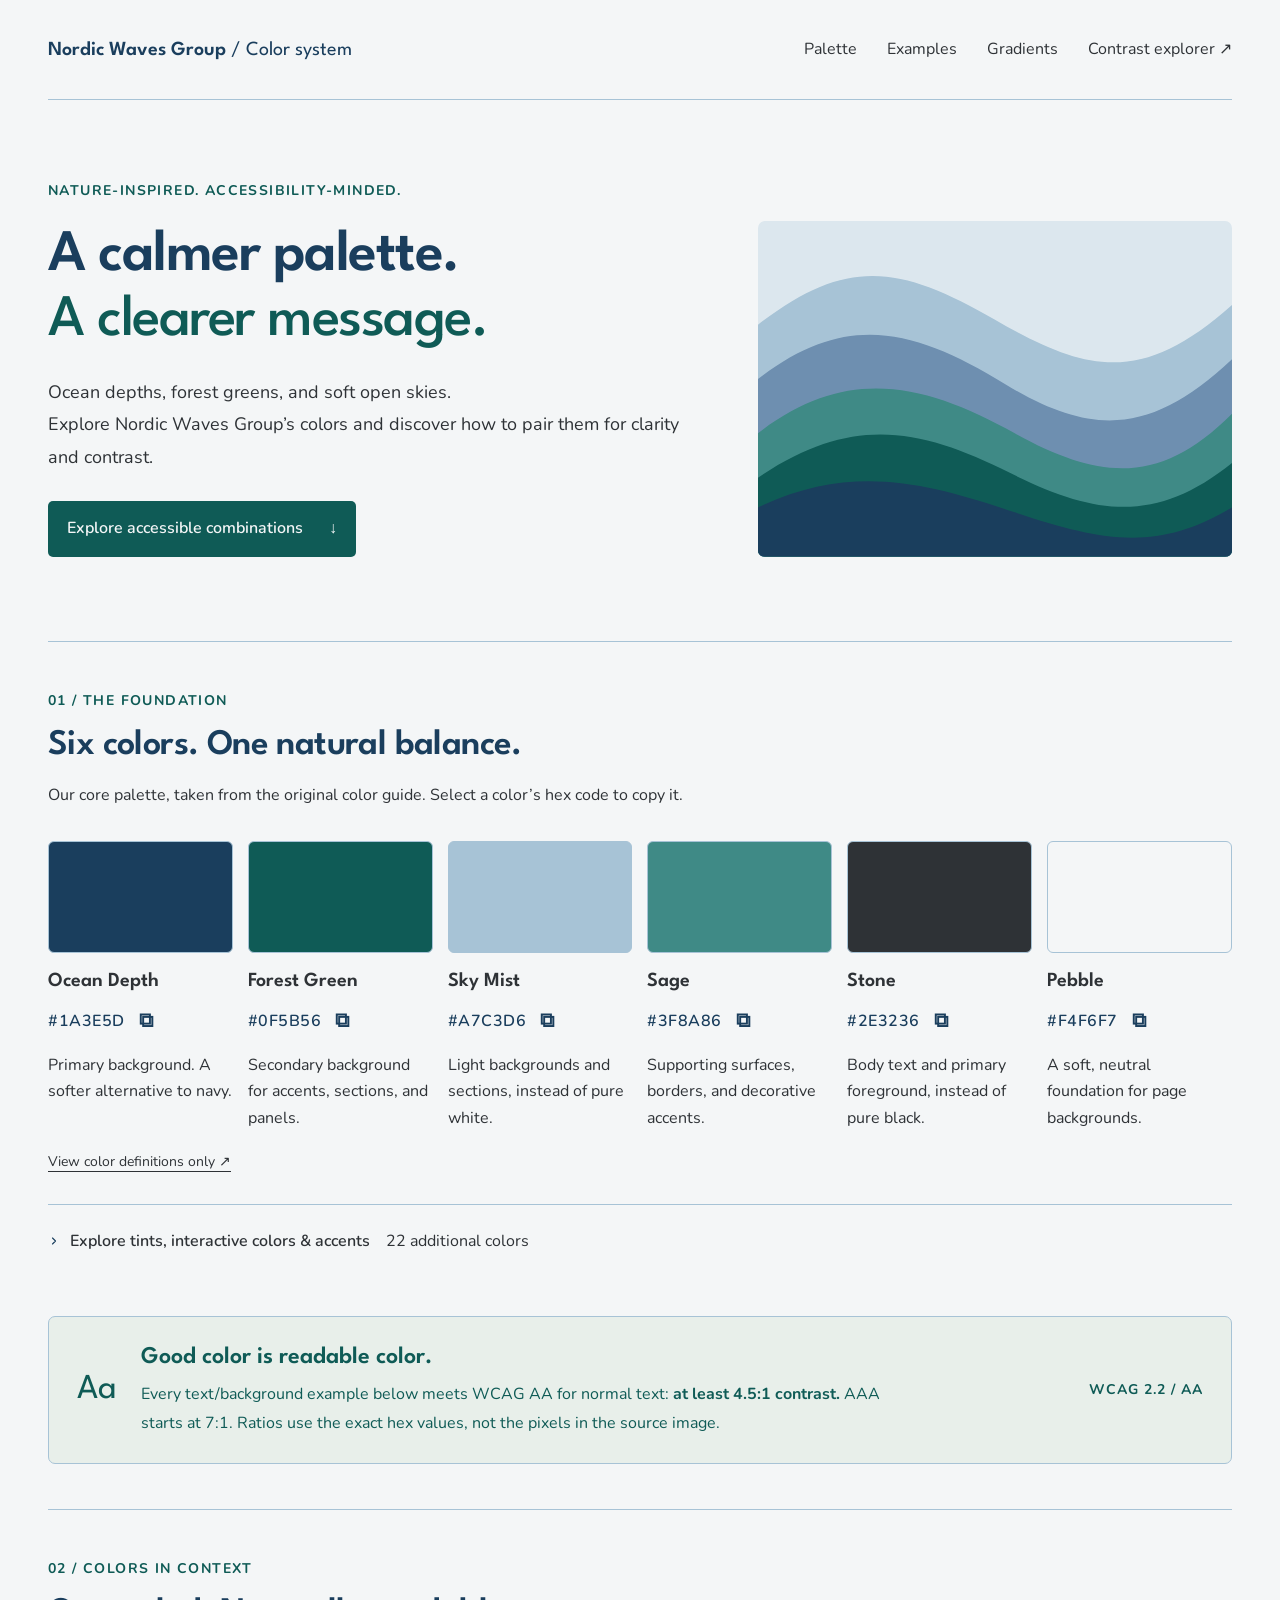
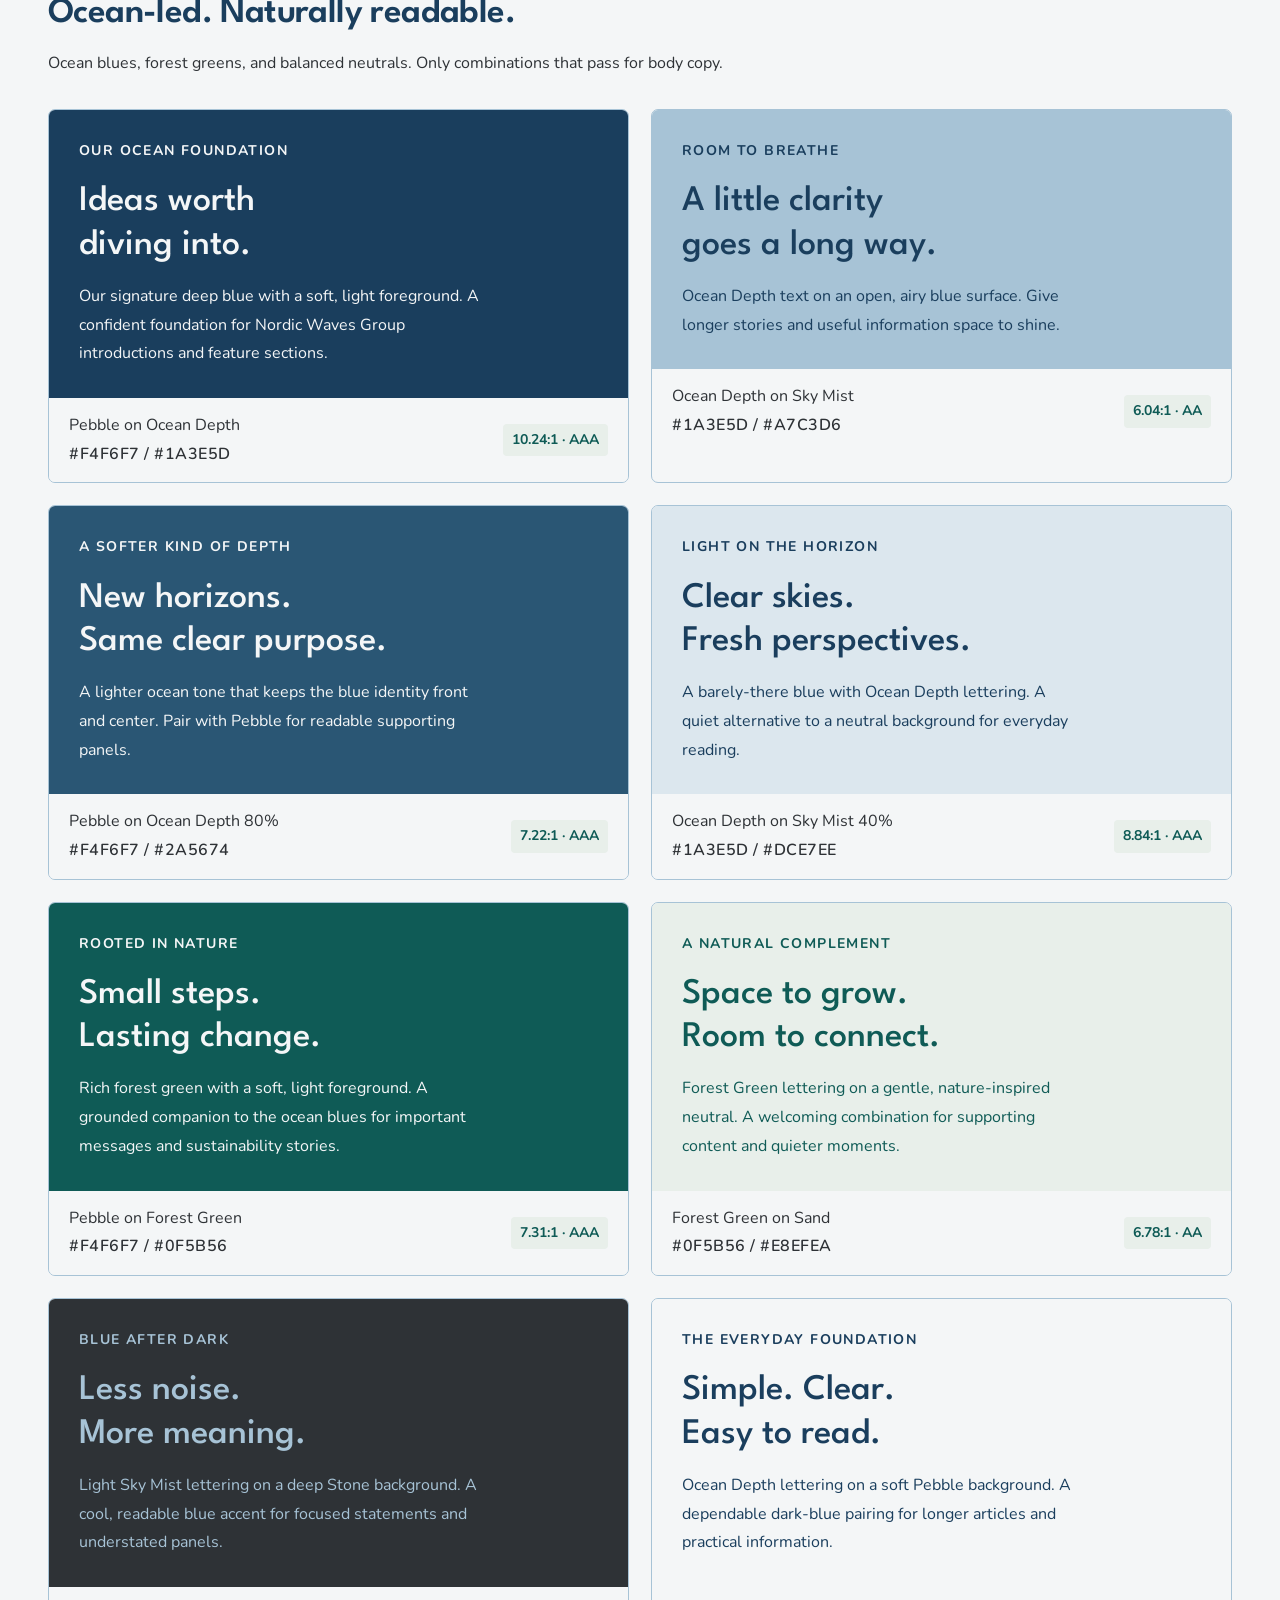
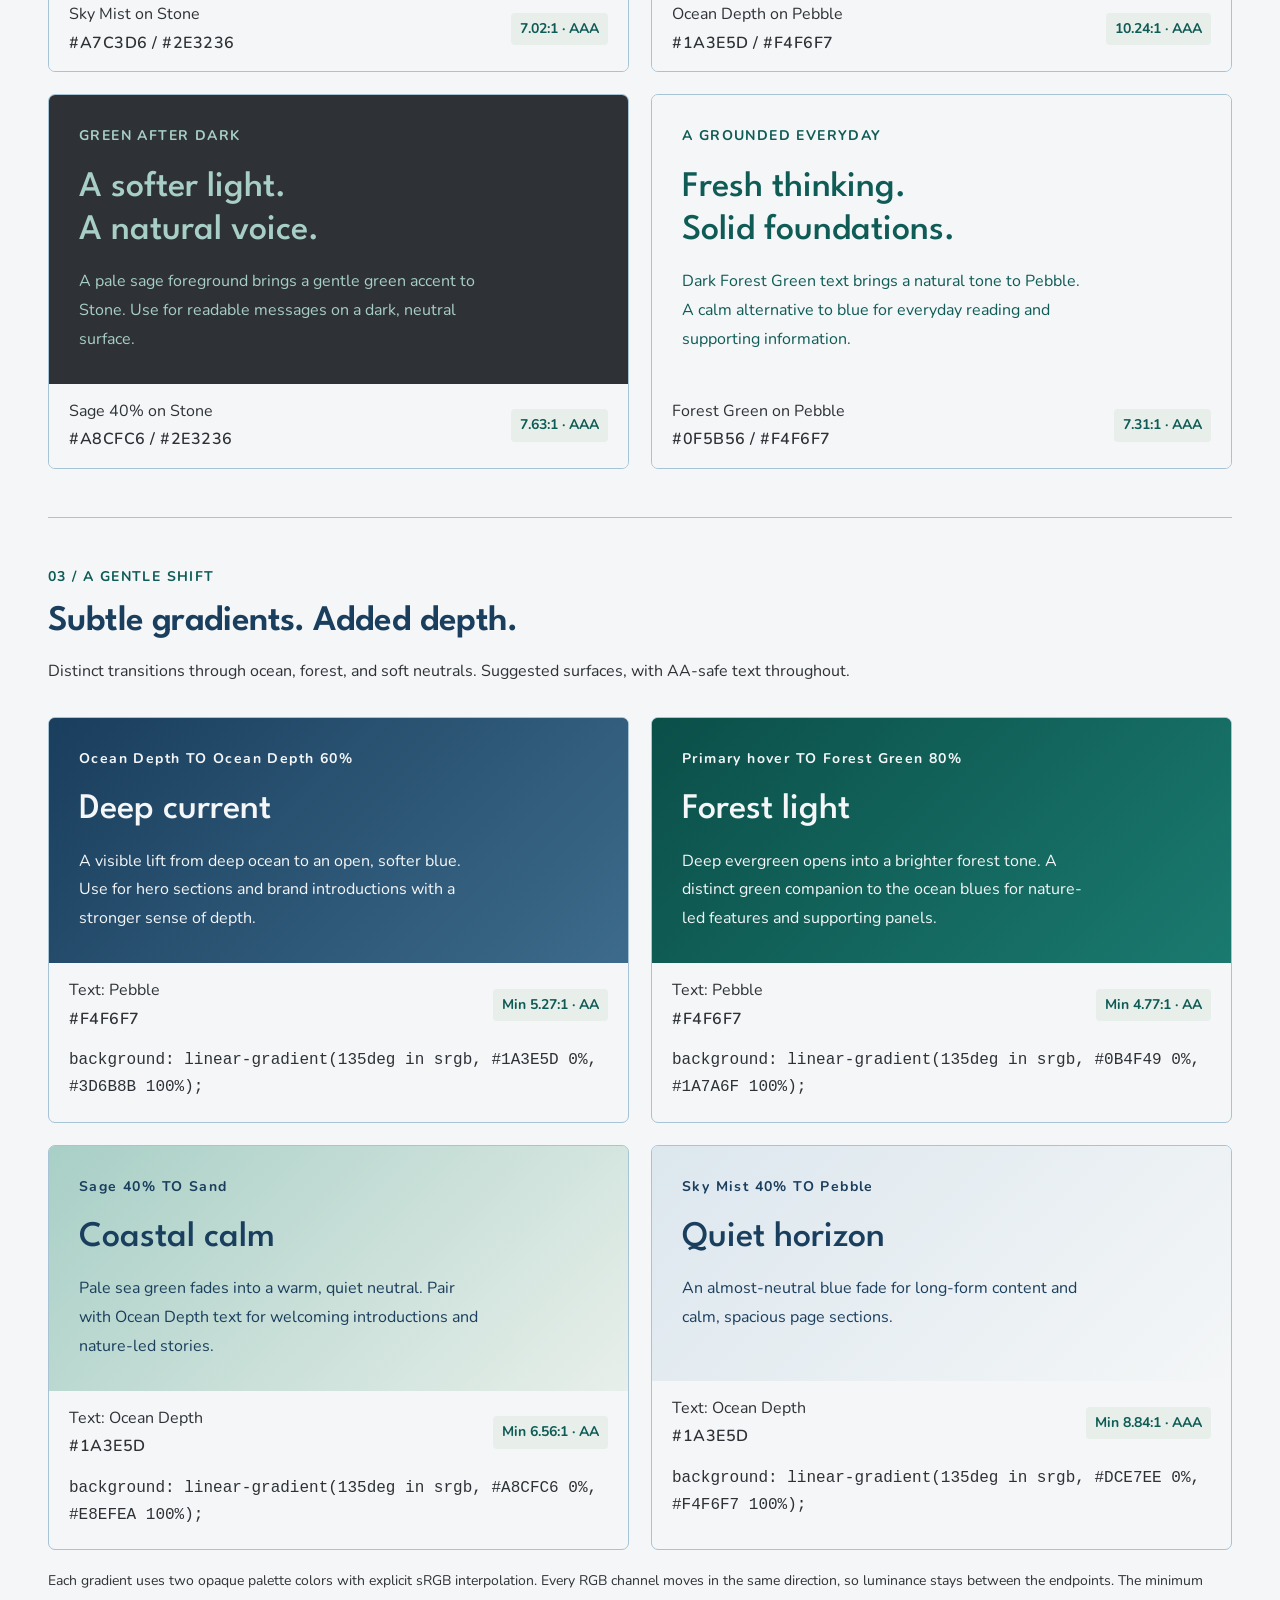
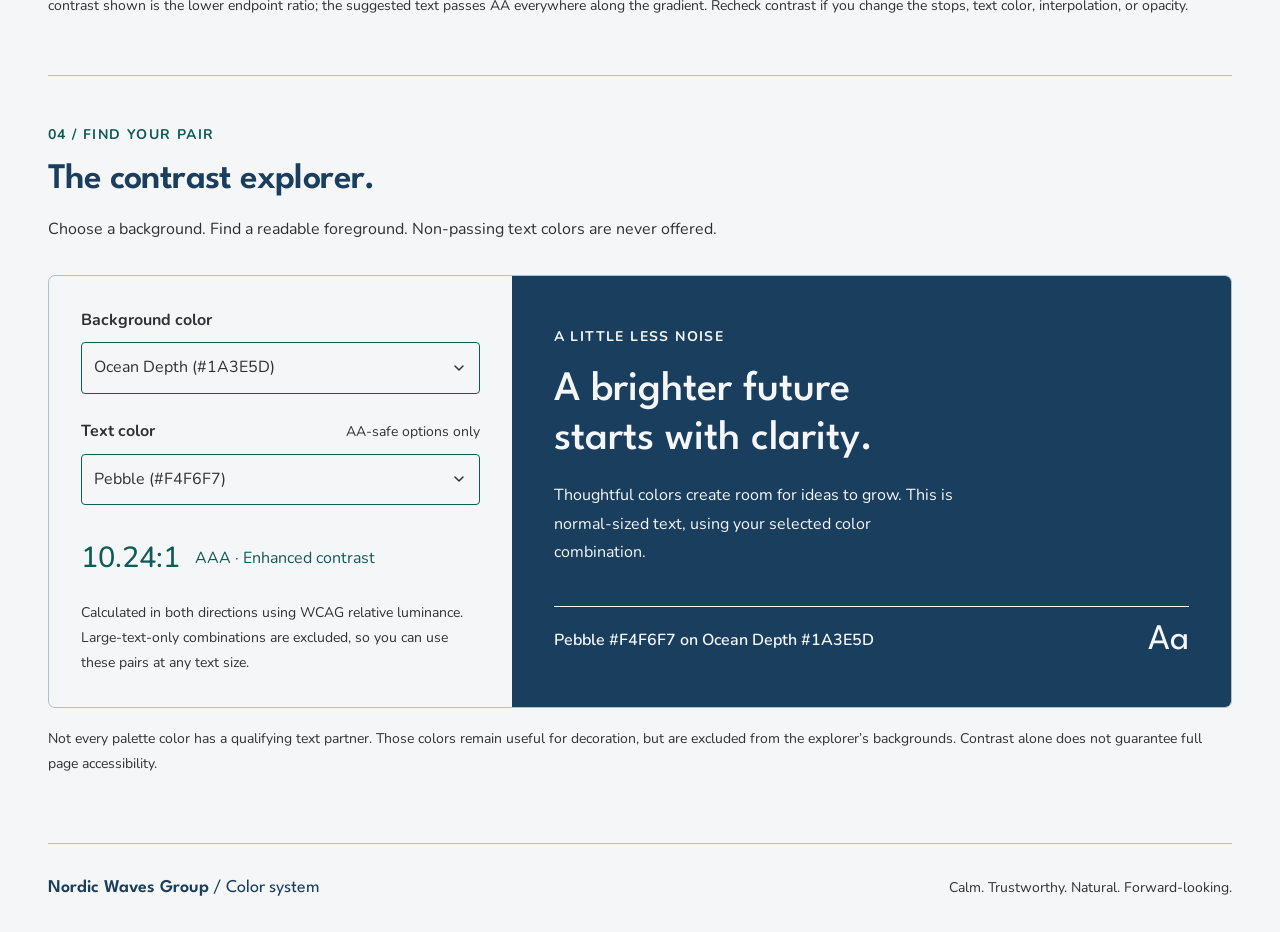
==== index.html @ c63f6759 "NWG colors, initial commit" ====
<!doctype html>
<html lang="en">
<head>
  <meta charset="utf-8">
  <meta name="viewport" content="width=device-width, initial-scale=1">
  <meta name="robots" content="noindex, nofollow, noarchive, nosnippet">
  <meta name="theme-color" content="#F4F6F7">
  <title>Nordic Waves Group — Color & Contrast</title>
  <link rel="preconnect" href="https://fonts.googleapis.com">
  <link rel="preconnect" href="https://fonts.gstatic.com" crossorigin>
  <link href="https://fonts.googleapis.com/css2?family=League+Spartan:wght@400;500;600;700&family=Nunito:wght@400;500;600;700&display=swap" rel="stylesheet">
  <link rel="stylesheet" href="styles.css">
  <script src="colors.js" defer></script>
  <script src="palette.js" defer></script>
</head>
<body>
  <a class="skip-link" href="#main">Skip to content</a>
  <header class="site-header wrap">
    <a class="brand" href="#" aria-label="Nordic Waves Group color palette home"><span>Nordic Waves Group<span class="brand-sub"> / Color system</span></span></a>
    <nav aria-label="Main navigation"><a href="#palette">Palette</a><a href="#examples">Examples</a><a href="#gradients">Gradients</a><a href="#explorer">Contrast explorer <span aria-hidden="true">↗</span></a></nav>
  </header>
  <main id="main" class="wrap">
    <section class="hero" aria-labelledby="page-title">
      <div>
        <p class="eyebrow">NATURE-INSPIRED. ACCESSIBILITY-MINDED.</p>
        <h1 id="page-title">A calmer palette.<br><em>A clearer message.</em></h1>
        <p class="intro">Ocean depths, forest greens, and soft open skies.<br class="desktop-break"> Explore Nordic Waves Group’s colors and discover how to pair them for clarity and contrast.</p>
        <a class="button" href="#examples">Explore accessible combinations <span aria-hidden="true">↓</span></a>
      </div>
      <svg class="wave-art" viewBox="0 0 480 340" aria-hidden="true" focusable="false">
        <defs>
          <clipPath id="wave-frame"><rect width="480" height="340"/></clipPath>
        </defs>
        <g clip-path="url(#wave-frame)">
          <path fill="#DCE7EE" d="M0 0h480v340H0z"/>
          <path fill="#A7C3D6" d="M0 105C90 35 145 45 240 100S390 165 480 85V340H0Z"/>
          <path fill="#6E8FB0" d="M0 160C90 90 160 110 250 165S400 215 480 140V340H0Z"/>
          <path fill="#3F8A86" d="M0 215C90 145 170 165 260 215S410 265 480 195V340H0Z"/>
          <path fill="#0F5B56" d="M0 260C95 195 165 210 255 255S405 305 480 245V340H0Z"/>
          <path fill="#1A3E5D" d="M0 290C95 245 170 265 260 295S405 335 480 290V340H0Z"/>
        </g>
      </svg>
    </section>

    <section id="palette" class="section" aria-labelledby="palette-title">
      <div class="section-heading"><div><p class="eyebrow">01 / THE FOUNDATION</p><h2 id="palette-title">Six colors. One natural balance.</h2></div><p>Our core palette, taken from the original color guide. Select a color’s hex code to copy it.</p></div>
      <div id="core-colors" class="swatch-grid"></div>
      <p class="footnote"><a href="colors.html">View color definitions only <span aria-hidden="true">↗</span></a></p>
      <details class="supporting">
        <summary><svg class="expand-chevron" width="12" height="12" viewBox="0 0 16 16" aria-hidden="true" focusable="false"><path d="m6 4 4 4-4 4" fill="none" stroke="currentColor" stroke-width="1.5" stroke-linecap="round" stroke-linejoin="round"/></svg>Explore tints, interactive colors & accents <span>22 additional colors</span></summary>
        <div id="support-colors"></div>
      </details>
    </section>

    <aside class="contrast-note">
      <span class="note-symbol" aria-hidden="true">Aa</span>
      <div><h2>Good color is readable color.</h2><p>Every text/background example below meets WCAG AA for normal text: <strong>at least 4.5:1 contrast.</strong> AAA starts at 7:1. Ratios use the exact hex values, not the pixels in the source image.</p></div>
      <span class="standard">WCAG 2.2 / AA</span>
    </aside>

    <section id="examples" class="section" aria-labelledby="examples-title">
      <div class="section-heading"><div><p class="eyebrow">02 / COLORS IN CONTEXT</p><h2 id="examples-title">Ocean-led. Naturally readable.</h2></div><p>Ocean blues, forest greens, and balanced neutrals. Only combinations that pass for body copy.</p></div>
      <div id="example-grid" class="example-grid"></div>
    </section>

    <section id="gradients" class="section" aria-labelledby="gradients-title">
      <div class="section-heading"><div><p class="eyebrow">03 / A GENTLE SHIFT</p><h2 id="gradients-title">Subtle gradients. Added depth.</h2></div><p>Distinct transitions through ocean, forest, and soft neutrals. Suggested surfaces, with AA-safe text throughout.</p></div>
      <div id="gradient-grid" class="example-grid"></div>
      <p class="footnote">Each gradient uses two opaque palette colors with explicit sRGB interpolation. Every RGB channel moves in the same direction, so luminance stays between the endpoints. The minimum contrast shown is the lower endpoint ratio; the suggested text passes AA everywhere along the gradient. Recheck contrast if you change the stops, text color, interpolation, or opacity.</p>
    </section>

    <section id="explorer" class="section explorer-section" aria-labelledby="explorer-title">
      <div class="section-heading"><div><p class="eyebrow">04 / FIND YOUR PAIR</p><h2 id="explorer-title">The contrast explorer.</h2></div><p>Choose a background. Find a readable foreground. Non-passing text colors are never offered.</p></div>
      <div class="explorer">
        <div class="explorer-controls">
          <label for="background">Background color</label>
          <select id="background"></select>
          <label for="foreground">Text color <span>AA-safe options only</span></label>
          <select id="foreground"></select>
          <div class="result" role="status" aria-live="polite" aria-atomic="true"><strong id="ratio"></strong><span id="rating"></span></div>
          <p class="explorer-hint">Calculated in both directions using WCAG relative luminance. Large-text-only combinations are excluded, so you can use these pairs at any text size.</p>
        </div>
        <div id="live-preview" class="live-preview">
          <p class="eyebrow">A LITTLE LESS NOISE</p>
          <h3>A brighter future<br>starts with clarity.</h3>
          <p>Thoughtful colors create room for ideas to grow. This is normal-sized text, using your selected color combination.</p>
          <div class="preview-footer"><span id="pair-label"></span><span aria-hidden="true">Aa</span></div>
        </div>
      </div>
      <p class="footnote">Not every palette color has a qualifying text partner. Those colors remain useful for decoration, but are excluded from the explorer’s backgrounds. Contrast alone does not guarantee full page accessibility.</p>
    </section>
  </main>
  <footer class="site-footer wrap"><a class="brand" href="#"><span>Nordic Waves Group<span class="brand-sub"> / Color system</span></span></a><p>Calm. Trustworthy. Natural. Forward-looking.</p></footer>
  <div id="copy-status" class="copy-status" role="status" aria-live="polite"></div>
</body>
</html>
---- styles.css ----
:root {
  --ocean: #1a3e5d;
  --forest: #0f5b56;
  --sky: #a7c3d6;
  --sage: #3f8a86;
  --stone: #2e3236;
  --pebble: #f4f6f7;
  --sand: #e8efea;
  color-scheme: light;
  --font-body: "Nunito", "Segoe UI", Arial, sans-serif;
  --font-heading: "League Spartan", "Segoe UI", Arial, sans-serif;
  font-family: var(--font-body);
  font-size: 16px;
  line-height: 1.6;
  color: var(--stone);
  background: var(--pebble);
  scroll-behavior: smooth;
}
* { box-sizing: border-box; }
body { margin: 0; }
a { color: inherit; text-underline-offset: 5px; }
button, select { font: inherit; }
button, summary, select { cursor: pointer; }
a:focus-visible, button:focus-visible, select:focus-visible, summary:focus-visible { outline: 3px solid var(--ocean); outline-offset: 5px; }
.wrap { width: min(1240px, calc(100% - 96px)); margin-inline: auto; }
.site-header { display: flex; align-items: center; justify-content: space-between; min-height: 100px; border-bottom: 1px solid var(--sky); gap: 24px; }
.brand { display: inline-flex; gap: 9px; align-items: center; font-family: var(--font-heading); font-weight: 600; text-decoration: none; color: var(--ocean); font-size: 20px; }
.brand-sub { font-weight: 400; }
nav { display: flex; flex-wrap: wrap; gap: 12px 30px; font-size: 16px; }
nav a { text-decoration: none; }
nav a:hover { text-decoration: underline; }
.hero { display: grid; grid-template-columns: 1.35fr 1fr; align-items: center; gap: 70px; padding: 80px 0 84px; }
.hero > div { display: flex; flex-direction: column; align-items: flex-start; }
.eyebrow { font-size: 14px; font-weight: 700; letter-spacing: 1.4px; margin: 0 0 22px; color: var(--forest); }
h1, h2, h3, p { margin-top: 0; }
h1 { font-family: var(--font-heading); color: var(--ocean); font-size: clamp(42px, 4.6vw, 64px); font-weight: 600; line-height: 1.09; letter-spacing: -1.5px; margin-bottom: 23px; }
h1 em { color: var(--forest); font-style: normal; font-weight: 500; }
.intro { font-size: 18px; line-height: 1.8; margin-bottom: 28px; }
.button { display: inline-flex; gap: 26px; align-items: center; background: var(--forest); color: var(--pebble); border-radius: 5px; padding: 15px 19px; font-size: 16px; font-weight: 600; text-decoration: none; }
.button:hover { background: #0b4f49; }
.wave-art { display: block; align-self: end; width: 100%; height: auto; border-radius: 7px; overflow: hidden; }
.section { padding: 48px 0; border-top: 1px solid var(--sky); scroll-margin-top: 25px; }
.section-heading { display: flex; flex-direction: column; align-items: start; gap: 14px; margin-bottom: 30px; }
.section-heading .eyebrow { margin-bottom: 12px; }
h2 { font-family: var(--font-heading); color: var(--ocean); font-size: 36px; font-weight: 600; line-height: 1.2; letter-spacing: -.6px; margin-bottom: 0; }
.section-heading > p { font-size: 16px; line-height: 1.8; margin-bottom: 1px; }
.swatch-grid { display: grid; grid-template-columns: repeat(6, 1fr); gap: 15px; }
.color-swatch { height: 112px; border-radius: 6px; border: 1px solid var(--sky); }
.color-card[data-group="Status colors"] .color-swatch,
.color-card[data-group="Additional accents"] .color-swatch { border: 0; }
.color-card h3 { font-family: var(--font-heading); font-size: 20px; line-height: 1.3; margin: 15px 0 5px; font-weight: 600; }
.hex-copy { border: 0; background: none; color: var(--ocean); padding: 7px 0; min-height: 44px; font: 600 16px/1.5 var(--font-body); letter-spacing: .5px; display: inline-flex; align-items: center; gap: 14px; }
.hex-copy:hover .hex-value { text-decoration: underline; text-underline-offset: 4px; }
.hex-copy .copy-icon { font-size: 20px; }
.color-card p { font-size: 16px; line-height: 1.65; margin: 9px 0 0; }
.supporting { margin-top: 30px; border-top: 1px solid var(--sky); padding-top: 19px; }
summary { list-style: none; font-size: 16px; font-weight: 600; padding: 5px 0 5px 22px; }
summary::-webkit-details-marker { display: none; }
.expand-chevron { display: inline-block; width: 12px; height: 12px; margin-left: -22px; margin-right: 10px; vertical-align: -1px; color: var(--ocean); }
details[open] > summary .expand-chevron { transform: rotate(90deg); }
summary > span { font-weight: 400; margin-left: 12px; }
.support-group { margin-top: 25px; }
.support-group > h3 { color: var(--ocean); font-family: var(--font-heading); font-size: 24px; font-weight: 600; }
.support-group .color-swatch { height: 64px; }
.support-group .swatch-grid { row-gap: 24px; }
.contrast-note { display: flex; align-items: center; gap: 24px; padding: 25px 28px; margin: 8px 0 45px; background: var(--sand); border: 1px solid var(--sky); border-radius: 7px; color: var(--forest); }
.note-symbol { font-family: var(--font-heading); font-size: 35px; }
.contrast-note h2 { font: 600 24px/1.3 var(--font-heading); letter-spacing: 0; margin-bottom: 7px; color: inherit; }
.contrast-note p { font-size: 16px; line-height: 1.8; margin: 0; max-width: 760px; }
.standard { white-space: nowrap; margin-left: auto; font-size: 14px; font-weight: 700; letter-spacing: 1px; }
.example-grid { display: grid; grid-template-columns: 1fr 1fr; gap: 22px; }
.example-card { border: 1px solid var(--sky); border-radius: 7px; overflow: hidden; }
.example-content { padding: 30px; min-height: 235px; }
.example-content .eyebrow, .live-preview .eyebrow { color: inherit; font-size: 14px; margin-bottom: 18px; }
.example-content h3 { font-family: var(--font-heading); font-size: 36px; line-height: 1.2; font-weight: 500; max-width: 340px; margin-bottom: 15px; }
.example-content p:last-child { font-size: 16px; line-height: 1.8; max-width: 400px; margin-bottom: 0; }
.example-meta { display: flex; flex-wrap: wrap; justify-content: space-between; gap: 12px; align-items: center; padding: 15px 20px; background: var(--pebble); color: var(--stone); font-size: 16px; line-height: 1.6; }
.example-meta small { display: block; font: 600 16px/1.6 var(--font-body); letter-spacing: .5px; margin-top: 3px; }
.gradient-recipe { margin: 0; padding: 0 20px 20px; }
.gradient-recipe code { display: block; font: 16px/1.7 Consolas, monospace; overflow-wrap: anywhere; }
.badge { padding: 5px 9px; background: var(--sand); color: var(--forest); border-radius: 4px; white-space: nowrap; font-size: 14px; font-weight: 700; }
.explorer-section { margin-top: 8px; }
.explorer { display: grid; grid-template-columns: .9fr 1.4fr; border: 1px solid var(--sky); border-radius: 7px; overflow: hidden; }
.explorer-controls { padding: 32px; min-width: 0; }
label { display: flex; flex-wrap: wrap; align-items: baseline; justify-content: space-between; gap: 4px 12px; font-size: 16px; font-weight: 700; margin-bottom: 9px; }
label span { font-size: 14px; font-weight: 400; }
select { appearance: none; display: block; width: 100%; padding: 12px 40px 12px 12px; color: var(--stone); background-color: var(--pebble); background-image: url("data:image/svg+xml,%3Csvg xmlns='http://www.w3.org/2000/svg' width='16' height='16' viewBox='0 0 16 16'%3E%3Cpath d='m4 6 4 4 4-4' fill='none' stroke='%232e3236' stroke-width='1.5' stroke-linecap='round' stroke-linejoin='round'/%3E%3C/svg%3E"); background-repeat: no-repeat; background-position: right 12px center; background-size: 16px; border: 1px solid var(--forest); border-radius: 4px; font-size: 16px; margin-bottom: 25px; }
.result { display: flex; align-items: center; gap: 15px; padding-top: 5px; color: var(--forest); }
.result strong { font-size: 29px; font-weight: 500; }
.result span { font-size: 16px; }
.explorer-hint, .footnote { font-size: 14px; line-height: 1.8; margin: 18px 0 0; }
.live-preview { padding: 42px; min-width: 0; display: flex; flex-direction: column; justify-content: center; }
.live-preview h3 { font: 500 42px/1.15 var(--font-heading); margin-bottom: 18px; }
.live-preview > p:not(.eyebrow) { font-size: 16px; line-height: 1.8; max-width: 400px; }
.preview-footer { border-top: 1px solid currentColor; margin-top: 23px; padding-top: 17px; display: flex; justify-content: space-between; align-items: center; gap: 15px; }
.preview-footer span:first-child { font: 600 16px/1.7 var(--font-body); }
.preview-footer span:last-child { font: 36px var(--font-heading); }
.site-footer { display: flex; align-items: center; justify-content: space-between; gap: 24px; border-top: 1px solid var(--sky); padding-block: 30px; margin-top: 18px; }
.site-footer .brand { font-size: 18px; }
.site-footer p { font-size: 14px; margin: 0; }
.skip-link { position: fixed; top: -80px; left: 20px; padding: 15px; background: var(--pebble); color: var(--ocean); z-index: 5; }
.skip-link:focus { top: 15px; }
.copy-status:not(:empty) { position: fixed; bottom: 24px; left: 50%; transform: translateX(-50%); max-width: calc(100% - 32px); background: var(--ocean); color: var(--pebble); padding: 13px 22px; border-radius: 6px; font-size: 16px; z-index: 10; }
.definitions-page { padding-block: 40px; }
.definitions-page h1 { font-size: clamp(36px, 4vw, 48px); margin-top: 32px; }
.definitions-page h1 span { display: block; font-size: 24px; font-weight: 400; letter-spacing: 0; margin-top: 12px; }
.definitions-page .section h2 { margin-bottom: 24px; }
.color-definition-hex { color: var(--ocean); font: 600 16px/1.5 var(--font-body); letter-spacing: .5px; }
@media (max-width: 1000px) {
  .wrap { width: calc(100% - 48px); }
  .hero { gap: 25px; padding-block: 60px; }
  .swatch-grid { grid-template-columns: repeat(3, 1fr); row-gap: 25px; }
  .standard { display: none; }
  .site-footer p { display: none; }
}
@media (max-width: 640px) {
  .wrap { width: calc(100% - 36px); }
  .site-header { min-height: 100px; align-items: start; justify-content: center; flex-direction: column; gap: 15px; padding-block: 18px; }
  .brand { font-size: 18px; }
  .brand-sub { display: block; font-size: 16px; }
  nav { flex-wrap: wrap; gap: 12px 20px; font-size: 16px; }
  .hero { grid-template-columns: 1fr; gap: 40px; padding: 42px 0; }
  h1 { font-size: 45px; }
  .hero .eyebrow { font-size: 14px; letter-spacing: 1.2px; }
  .intro { font-size: 18px; }
  .desktop-break { display: none; }
  .wave-art { max-width: 360px; margin: auto; }
  .section { padding-block: 32px; }
  .section-heading { gap: 13px; margin-bottom: 24px; }
  h2 { font-size: 32px; }
  .swatch-grid { grid-template-columns: repeat(2, 1fr); }
  .color-swatch { height: 104px; }
  summary { line-height: 1.8; }
  summary > span { display: block; margin-left: 0; }
  .contrast-note { padding: 22px; margin-bottom: 30px; gap: 15px; align-items: start; }
  .note-symbol { font-size: 27px; }
  .example-grid, .explorer { grid-template-columns: 1fr; }
  .example-content { min-height: 220px; padding: 25px; }
  .explorer-controls, .live-preview { padding: 26px; }
  .live-preview h3 { font-size: 36px; }
  .site-footer { align-items: start; flex-direction: column; gap: 15px; margin-top: 0; }
}
@media (prefers-reduced-motion: reduce) { :root { scroll-behavior: auto; } }
@media (forced-colors: active) { select { appearance: auto; background-image: none; } }
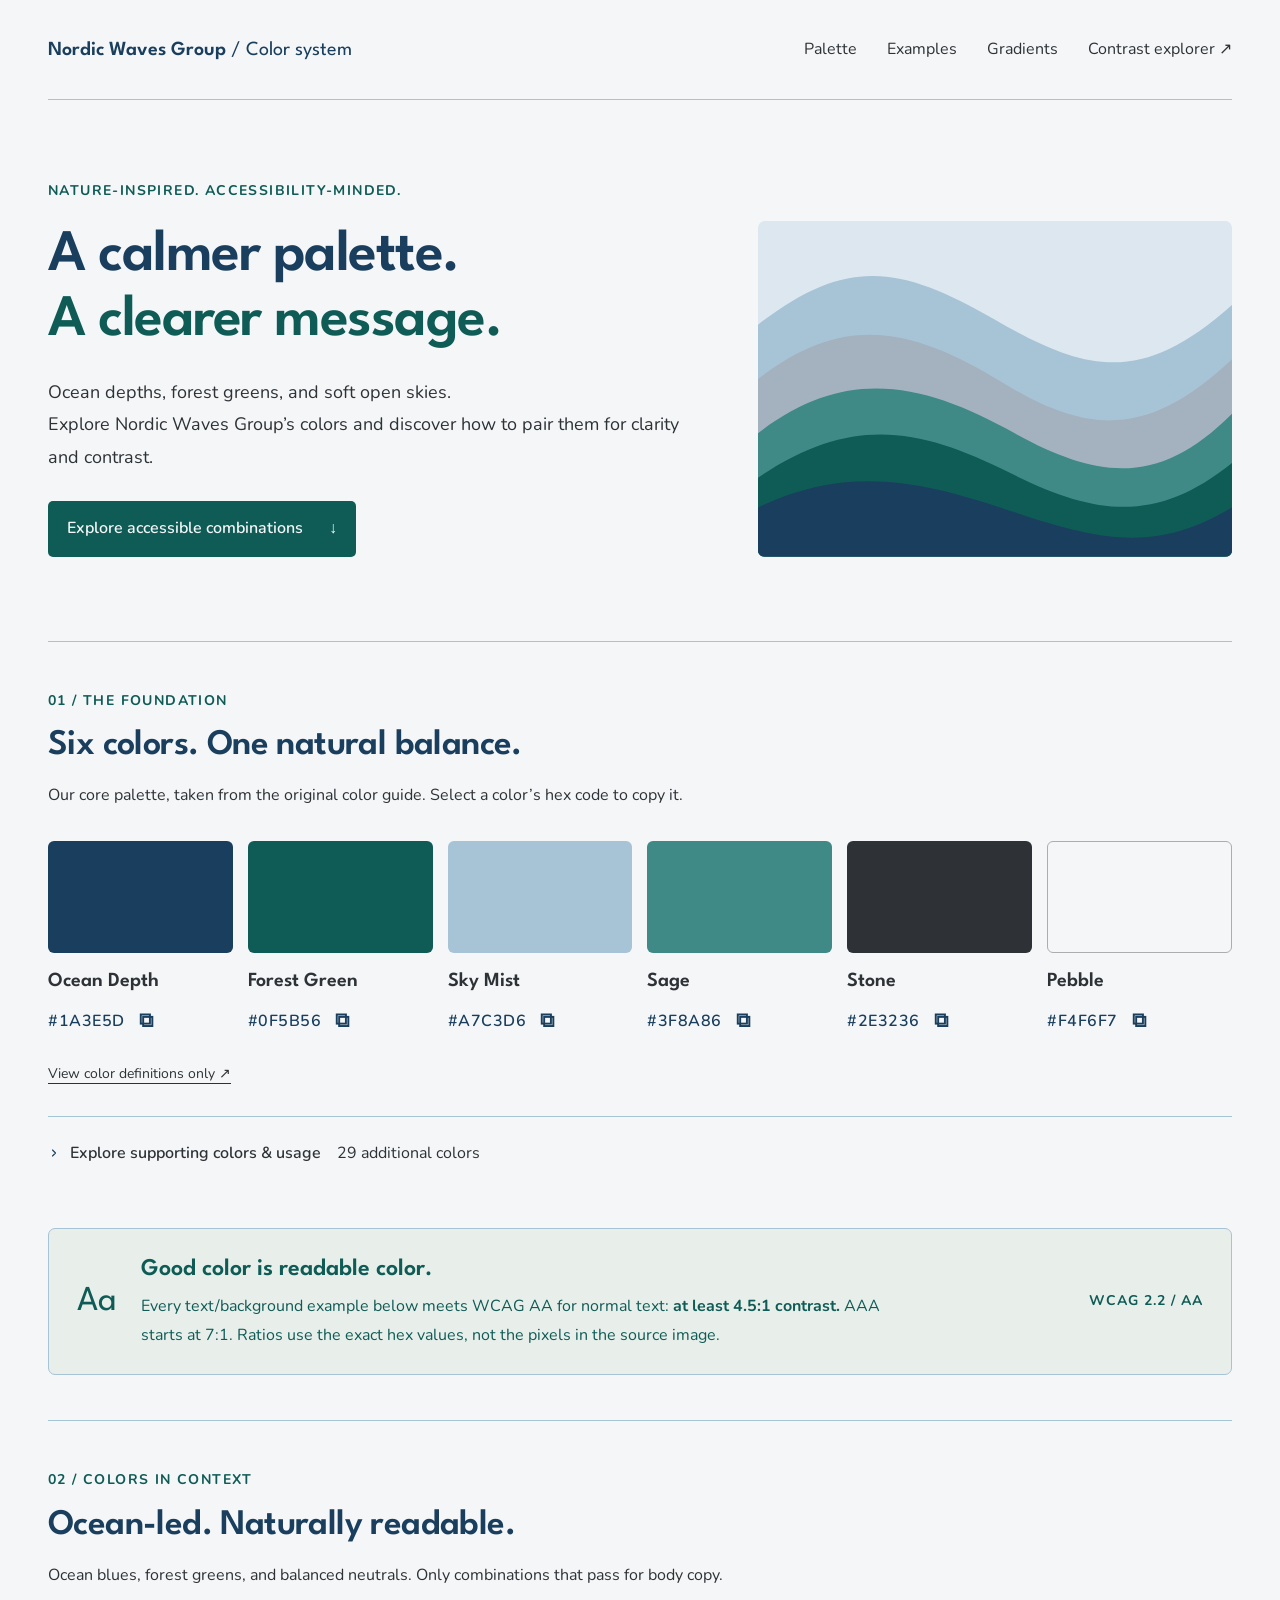
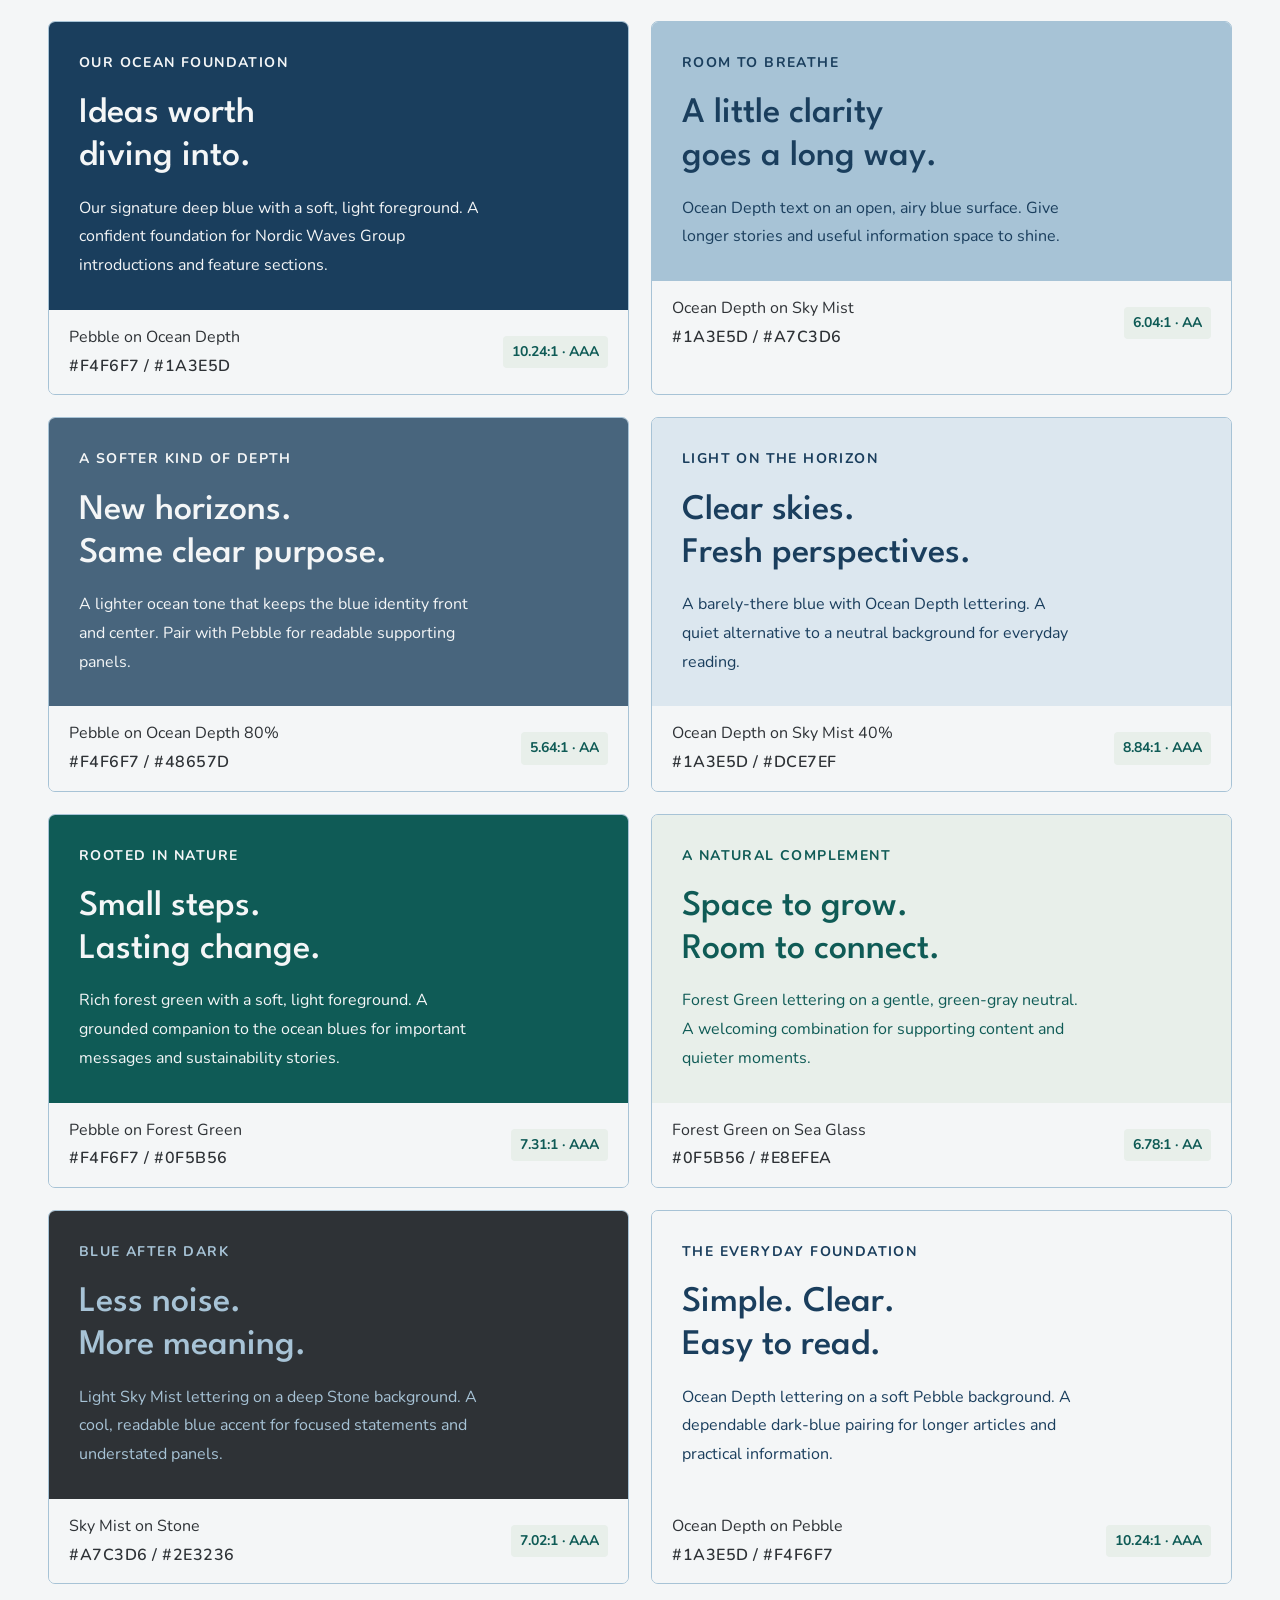
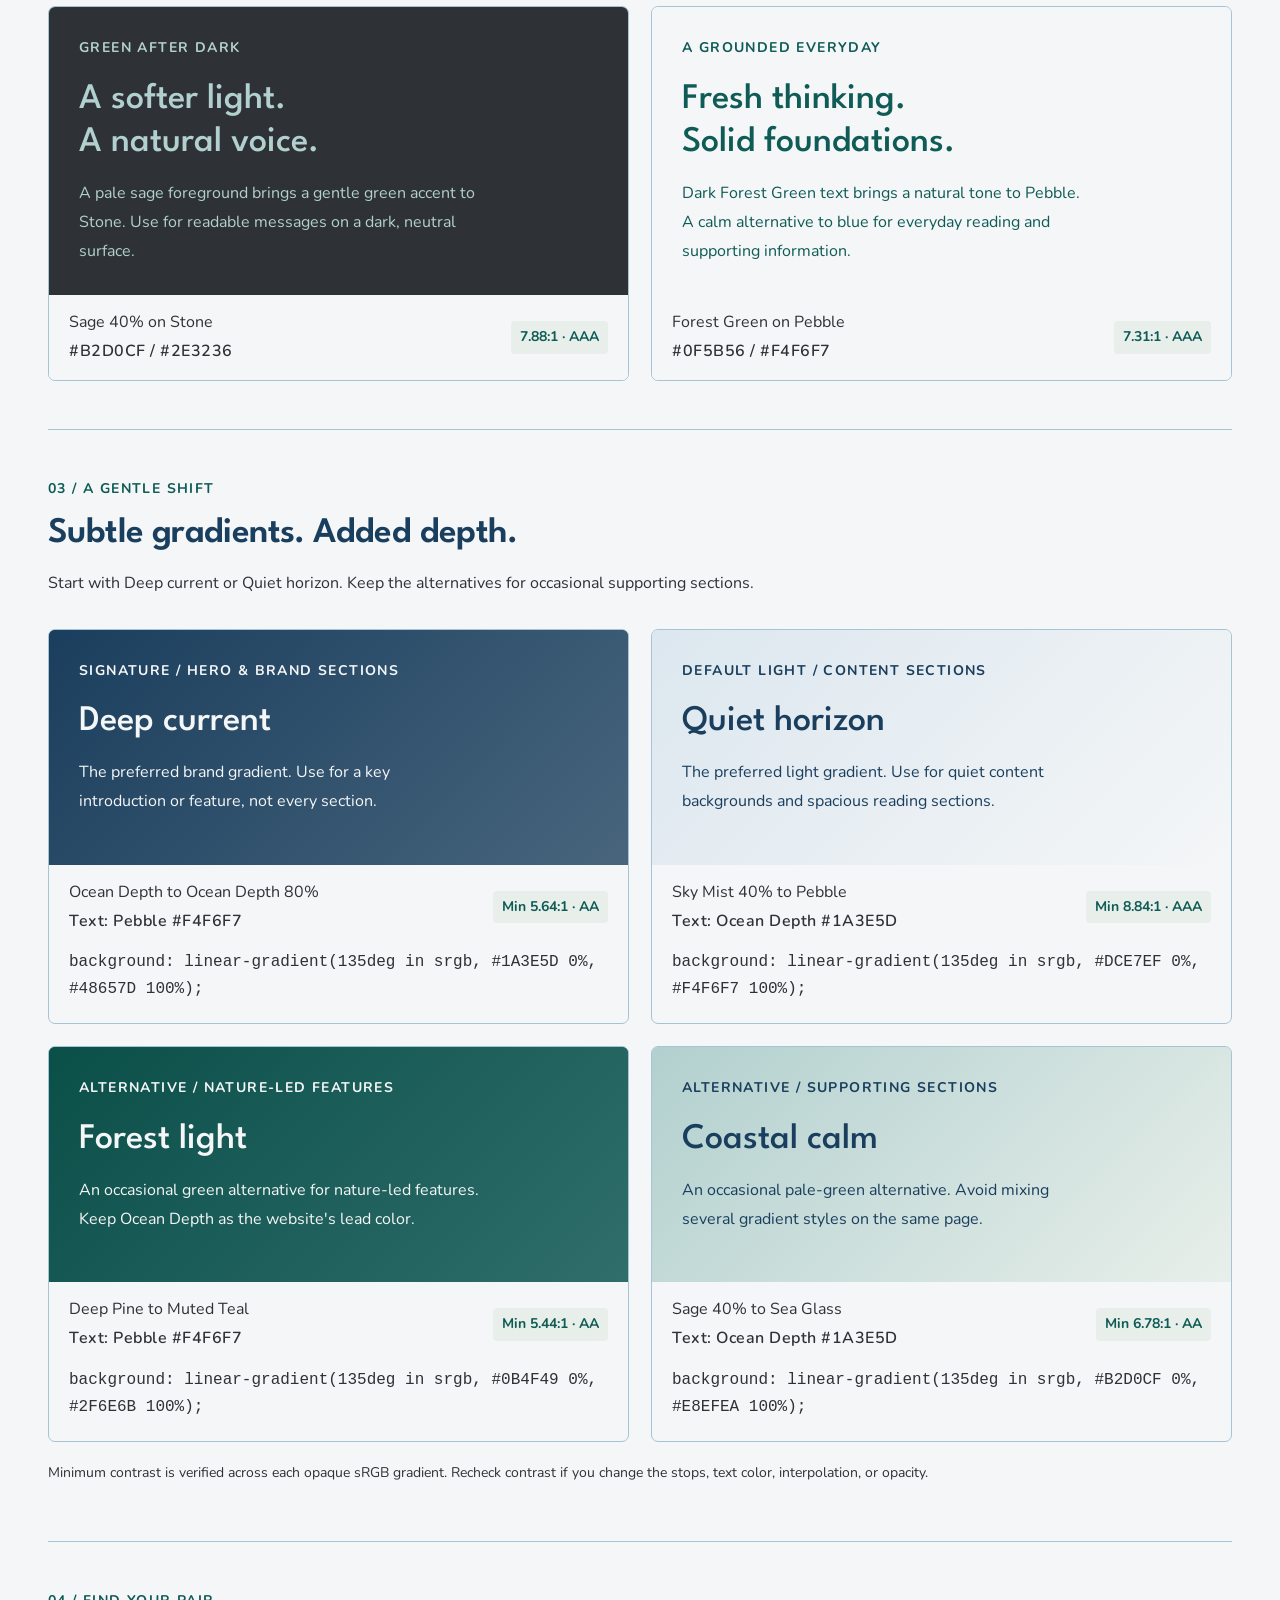
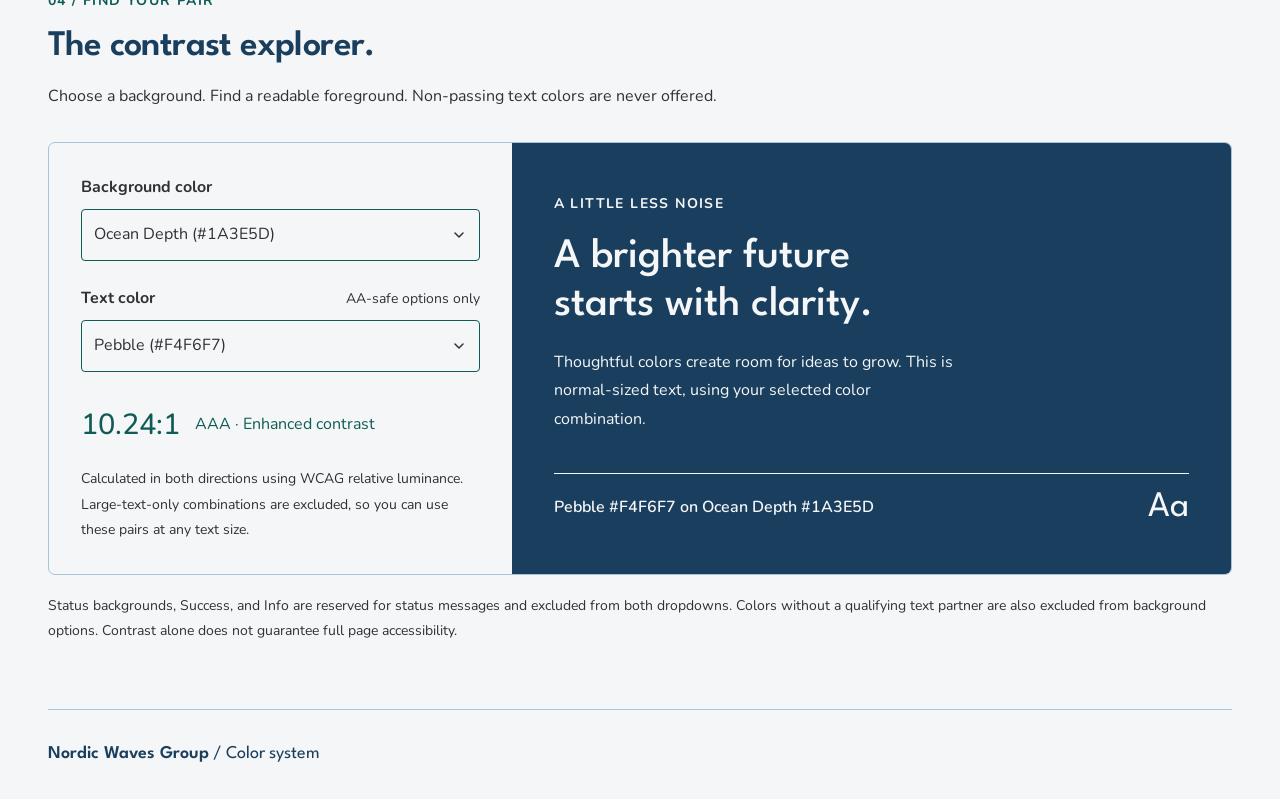
==== commit 7c4a139f: "adjusted colors, added more usage info" ====
--- a/index.html
+++ b/index.html
@@ -32,9 +32,9 @@
           <clipPath id="wave-frame"><rect width="480" height="340"/></clipPath>
         </defs>
         <g clip-path="url(#wave-frame)">
-          <path fill="#DCE7EE" d="M0 0h480v340H0z"/>
+          <path fill="#DCE7EF" d="M0 0h480v340H0z"/>
           <path fill="#A7C3D6" d="M0 105C90 35 145 45 240 100S390 165 480 85V340H0Z"/>
-          <path fill="#6E8FB0" d="M0 160C90 90 160 110 250 165S400 215 480 140V340H0Z"/>
+          <path fill="#A3B2BE" d="M0 160C90 90 160 110 250 165S400 215 480 140V340H0Z"/>
           <path fill="#3F8A86" d="M0 215C90 145 170 165 260 215S410 265 480 195V340H0Z"/>
           <path fill="#0F5B56" d="M0 260C95 195 165 210 255 255S405 305 480 245V340H0Z"/>
           <path fill="#1A3E5D" d="M0 290C95 245 170 265 260 295S405 335 480 290V340H0Z"/>
@@ -47,7 +47,7 @@
       <div id="core-colors" class="swatch-grid"></div>
       <p class="footnote"><a href="colors.html">View color definitions only <span aria-hidden="true">↗</span></a></p>
       <details class="supporting">
-        <summary><svg class="expand-chevron" width="12" height="12" viewBox="0 0 16 16" aria-hidden="true" focusable="false"><path d="m6 4 4 4-4 4" fill="none" stroke="currentColor" stroke-width="1.5" stroke-linecap="round" stroke-linejoin="round"/></svg>Explore tints, interactive colors & accents <span>22 additional colors</span></summary>
+        <summary><svg class="expand-chevron" width="12" height="12" viewBox="0 0 16 16" aria-hidden="true" focusable="false"><path d="m6 4 4 4-4 4" fill="none" stroke="currentColor" stroke-width="1.5" stroke-linecap="round" stroke-linejoin="round"/></svg>Explore supporting colors & usage <span id="support-color-count"></span></summary>
         <div id="support-colors"></div>
       </details>
     </section>
@@ -64,9 +64,9 @@
     </section>
 
     <section id="gradients" class="section" aria-labelledby="gradients-title">
-      <div class="section-heading"><div><p class="eyebrow">03 / A GENTLE SHIFT</p><h2 id="gradients-title">Subtle gradients. Added depth.</h2></div><p>Distinct transitions through ocean, forest, and soft neutrals. Suggested surfaces, with AA-safe text throughout.</p></div>
+      <div class="section-heading"><div><p class="eyebrow">03 / A GENTLE SHIFT</p><h2 id="gradients-title">Subtle gradients. Added depth.</h2></div><p>Start with Deep current or Quiet horizon. Keep the alternatives for occasional supporting sections.</p></div>
       <div id="gradient-grid" class="example-grid"></div>
-      <p class="footnote">Each gradient uses two opaque palette colors with explicit sRGB interpolation. Every RGB channel moves in the same direction, so luminance stays between the endpoints. The minimum contrast shown is the lower endpoint ratio; the suggested text passes AA everywhere along the gradient. Recheck contrast if you change the stops, text color, interpolation, or opacity.</p>
+      <p class="footnote">Minimum contrast is verified across each opaque sRGB gradient. Recheck contrast if you change the stops, text color, interpolation, or opacity.</p>
     </section>
 
     <section id="explorer" class="section explorer-section" aria-labelledby="explorer-title">
@@ -87,10 +87,10 @@
           <div class="preview-footer"><span id="pair-label"></span><span aria-hidden="true">Aa</span></div>
         </div>
       </div>
-      <p class="footnote">Not every palette color has a qualifying text partner. Those colors remain useful for decoration, but are excluded from the explorer’s backgrounds. Contrast alone does not guarantee full page accessibility.</p>
+      <p class="footnote">Status backgrounds, Success, and Info are reserved for status messages and excluded from both dropdowns. Colors without a qualifying text partner are also excluded from background options. Contrast alone does not guarantee full page accessibility.</p>
     </section>
   </main>
-  <footer class="site-footer wrap"><a class="brand" href="#"><span>Nordic Waves Group<span class="brand-sub"> / Color system</span></span></a><p>Calm. Trustworthy. Natural. Forward-looking.</p></footer>
+  <footer class="site-footer wrap"><a class="brand" href="#"><span>Nordic Waves Group<span class="brand-sub"> / Color system</span></span></a></footer>
   <div id="copy-status" class="copy-status" role="status" aria-live="polite"></div>
 </body>
 </html>
--- a/styles.css
+++ b/styles.css
@@ -4,8 +4,9 @@
   --sky: #a7c3d6;
   --sage: #3f8a86;
   --stone: #2e3236;
+  --stone-40: #abadaf;
   --pebble: #f4f6f7;
-  --sand: #e8efea;
+  --sea-glass: #e8efea;
   color-scheme: light;
   --font-body: "Nunito", "Segoe UI", Arial, sans-serif;
   --font-heading: "League Spartan", "Segoe UI", Arial, sans-serif;
@@ -34,7 +35,7 @@
 .eyebrow { font-size: 14px; font-weight: 700; letter-spacing: 1.4px; margin: 0 0 22px; color: var(--forest); }
 h1, h2, h3, p { margin-top: 0; }
 h1 { font-family: var(--font-heading); color: var(--ocean); font-size: clamp(42px, 4.6vw, 64px); font-weight: 600; line-height: 1.09; letter-spacing: -1.5px; margin-bottom: 23px; }
-h1 em { color: var(--forest); font-style: normal; font-weight: 500; }
+h1 em { color: var(--forest); font-style: normal; font-weight: inherit; }
 .intro { font-size: 18px; line-height: 1.8; margin-bottom: 28px; }
 .button { display: inline-flex; gap: 26px; align-items: center; background: var(--forest); color: var(--pebble); border-radius: 5px; padding: 15px 19px; font-size: 16px; font-weight: 600; text-decoration: none; }
 .button:hover { background: #0b4f49; }
@@ -45,14 +46,13 @@
 h2 { font-family: var(--font-heading); color: var(--ocean); font-size: 36px; font-weight: 600; line-height: 1.2; letter-spacing: -.6px; margin-bottom: 0; }
 .section-heading > p { font-size: 16px; line-height: 1.8; margin-bottom: 1px; }
 .swatch-grid { display: grid; grid-template-columns: repeat(6, 1fr); gap: 15px; }
-.color-swatch { height: 112px; border-radius: 6px; border: 1px solid var(--sky); }
-.color-card[data-group="Status colors"] .color-swatch,
-.color-card[data-group="Additional accents"] .color-swatch { border: 0; }
-.color-card h3 { font-family: var(--font-heading); font-size: 20px; line-height: 1.3; margin: 15px 0 5px; font-weight: 600; }
+.color-swatch { height: 112px; border-radius: 6px; border: 1px solid transparent; }
+.color-swatch-outlined { border-color: var(--stone-40); }
+.color-card h3, .color-card h4, .color-card h5 { font-family: var(--font-heading); font-size: 20px; line-height: 1.3; margin: 15px 0 5px; font-weight: 600; }
+.color-description { font-size: 16px; margin: 0 0 6px; }
 .hex-copy { border: 0; background: none; color: var(--ocean); padding: 7px 0; min-height: 44px; font: 600 16px/1.5 var(--font-body); letter-spacing: .5px; display: inline-flex; align-items: center; gap: 14px; }
 .hex-copy:hover .hex-value { text-decoration: underline; text-underline-offset: 4px; }
 .hex-copy .copy-icon { font-size: 20px; }
-.color-card p { font-size: 16px; line-height: 1.65; margin: 9px 0 0; }
 .supporting { margin-top: 30px; border-top: 1px solid var(--sky); padding-top: 19px; }
 summary { list-style: none; font-size: 16px; font-weight: 600; padding: 5px 0 5px 22px; }
 summary::-webkit-details-marker { display: none; }
@@ -63,7 +63,22 @@
 .support-group > h3 { color: var(--ocean); font-family: var(--font-heading); font-size: 24px; font-weight: 600; }
 .support-group .color-swatch { height: 64px; }
 .support-group .swatch-grid { row-gap: 24px; }
-.contrast-note { display: flex; align-items: center; gap: 24px; padding: 25px 28px; margin: 8px 0 45px; background: var(--sand); border: 1px solid var(--sky); border-radius: 7px; color: var(--forest); }
+.color-family + .color-family { margin-top: 28px; }
+.color-family > h3, .color-family > h4 { color: var(--ocean); font-family: var(--font-heading); font-size: 22px; font-weight: 600; margin: 0 0 14px; }
+.support-guidance { margin-top: 36px; padding-top: 28px; border-top: 1px solid var(--sky); font-size: 16px; line-height: 1.8; }
+.support-guidance > h3 { font-family: var(--font-heading); font-size: 28px; font-weight: 600; color: var(--ocean); margin: 0; }
+.support-guidance > section { max-width: 900px; margin-top: 28px; }
+.support-guidance h4 { font-family: var(--font-heading); font-size: 22px; font-weight: 600; margin: 0 0 12px; color: var(--ocean); }
+.support-guidance dl { margin: 0 0 16px; }
+.support-guidance dl > div { display: grid; grid-template-columns: 160px minmax(0, 1fr); gap: 20px; padding-block: 12px; border-top: 1px solid var(--sky); }
+.support-guidance dt { font-weight: 700; }
+.support-guidance dd { margin: 0; }
+.status-grid { display: grid; grid-template-columns: repeat(2, minmax(0, 1fr)); gap: 16px; }
+.status-example { padding: 20px; border-left: 4px solid; border-radius: 6px; }
+.status-example h5 { font-size: 16px; margin: 0 0 8px; }
+.status-example p { margin-bottom: 12px; }
+.status-example .status-recipe { font-size: 14px; margin-bottom: 0; }
+.contrast-note { display: flex; align-items: center; gap: 24px; padding: 25px 28px; margin: 8px 0 45px; background: var(--sea-glass); border: 1px solid var(--sky); border-radius: 7px; color: var(--forest); }
 .note-symbol { font-family: var(--font-heading); font-size: 35px; }
 .contrast-note h2 { font: 600 24px/1.3 var(--font-heading); letter-spacing: 0; margin-bottom: 7px; color: inherit; }
 .contrast-note p { font-size: 16px; line-height: 1.8; margin: 0; max-width: 760px; }
@@ -78,7 +93,7 @@
 .example-meta small { display: block; font: 600 16px/1.6 var(--font-body); letter-spacing: .5px; margin-top: 3px; }
 .gradient-recipe { margin: 0; padding: 0 20px 20px; }
 .gradient-recipe code { display: block; font: 16px/1.7 Consolas, monospace; overflow-wrap: anywhere; }
-.badge { padding: 5px 9px; background: var(--sand); color: var(--forest); border-radius: 4px; white-space: nowrap; font-size: 14px; font-weight: 700; }
+.badge { padding: 5px 9px; background: var(--sea-glass); color: var(--forest); border-radius: 4px; white-space: nowrap; font-size: 14px; font-weight: 700; }
 .explorer-section { margin-top: 8px; }
 .explorer { display: grid; grid-template-columns: .9fr 1.4fr; border: 1px solid var(--sky); border-radius: 7px; overflow: hidden; }
 .explorer-controls { padding: 32px; min-width: 0; }
@@ -97,7 +112,6 @@
 .preview-footer span:last-child { font: 36px var(--font-heading); }
 .site-footer { display: flex; align-items: center; justify-content: space-between; gap: 24px; border-top: 1px solid var(--sky); padding-block: 30px; margin-top: 18px; }
 .site-footer .brand { font-size: 18px; }
-.site-footer p { font-size: 14px; margin: 0; }
 .skip-link { position: fixed; top: -80px; left: 20px; padding: 15px; background: var(--pebble); color: var(--ocean); z-index: 5; }
 .skip-link:focus { top: 15px; }
 .copy-status:not(:empty) { position: fixed; bottom: 24px; left: 50%; transform: translateX(-50%); max-width: calc(100% - 32px); background: var(--ocean); color: var(--pebble); padding: 13px 22px; border-radius: 6px; font-size: 16px; z-index: 10; }
@@ -111,7 +125,6 @@
   .hero { gap: 25px; padding-block: 60px; }
   .swatch-grid { grid-template-columns: repeat(3, 1fr); row-gap: 25px; }
   .standard { display: none; }
-  .site-footer p { display: none; }
 }
 @media (max-width: 640px) {
   .wrap { width: calc(100% - 36px); }
@@ -129,12 +142,13 @@
   .section-heading { gap: 13px; margin-bottom: 24px; }
   h2 { font-size: 32px; }
   .swatch-grid { grid-template-columns: repeat(2, 1fr); }
+  .support-guidance dl > div { grid-template-columns: 1fr; gap: 6px; }
   .color-swatch { height: 104px; }
   summary { line-height: 1.8; }
   summary > span { display: block; margin-left: 0; }
   .contrast-note { padding: 22px; margin-bottom: 30px; gap: 15px; align-items: start; }
   .note-symbol { font-size: 27px; }
-  .example-grid, .explorer { grid-template-columns: 1fr; }
+  .example-grid, .explorer, .status-grid { grid-template-columns: 1fr; }
   .example-content { min-height: 220px; padding: 25px; }
   .explorer-controls, .live-preview { padding: 26px; }
   .live-preview h3 { font-size: 36px; }
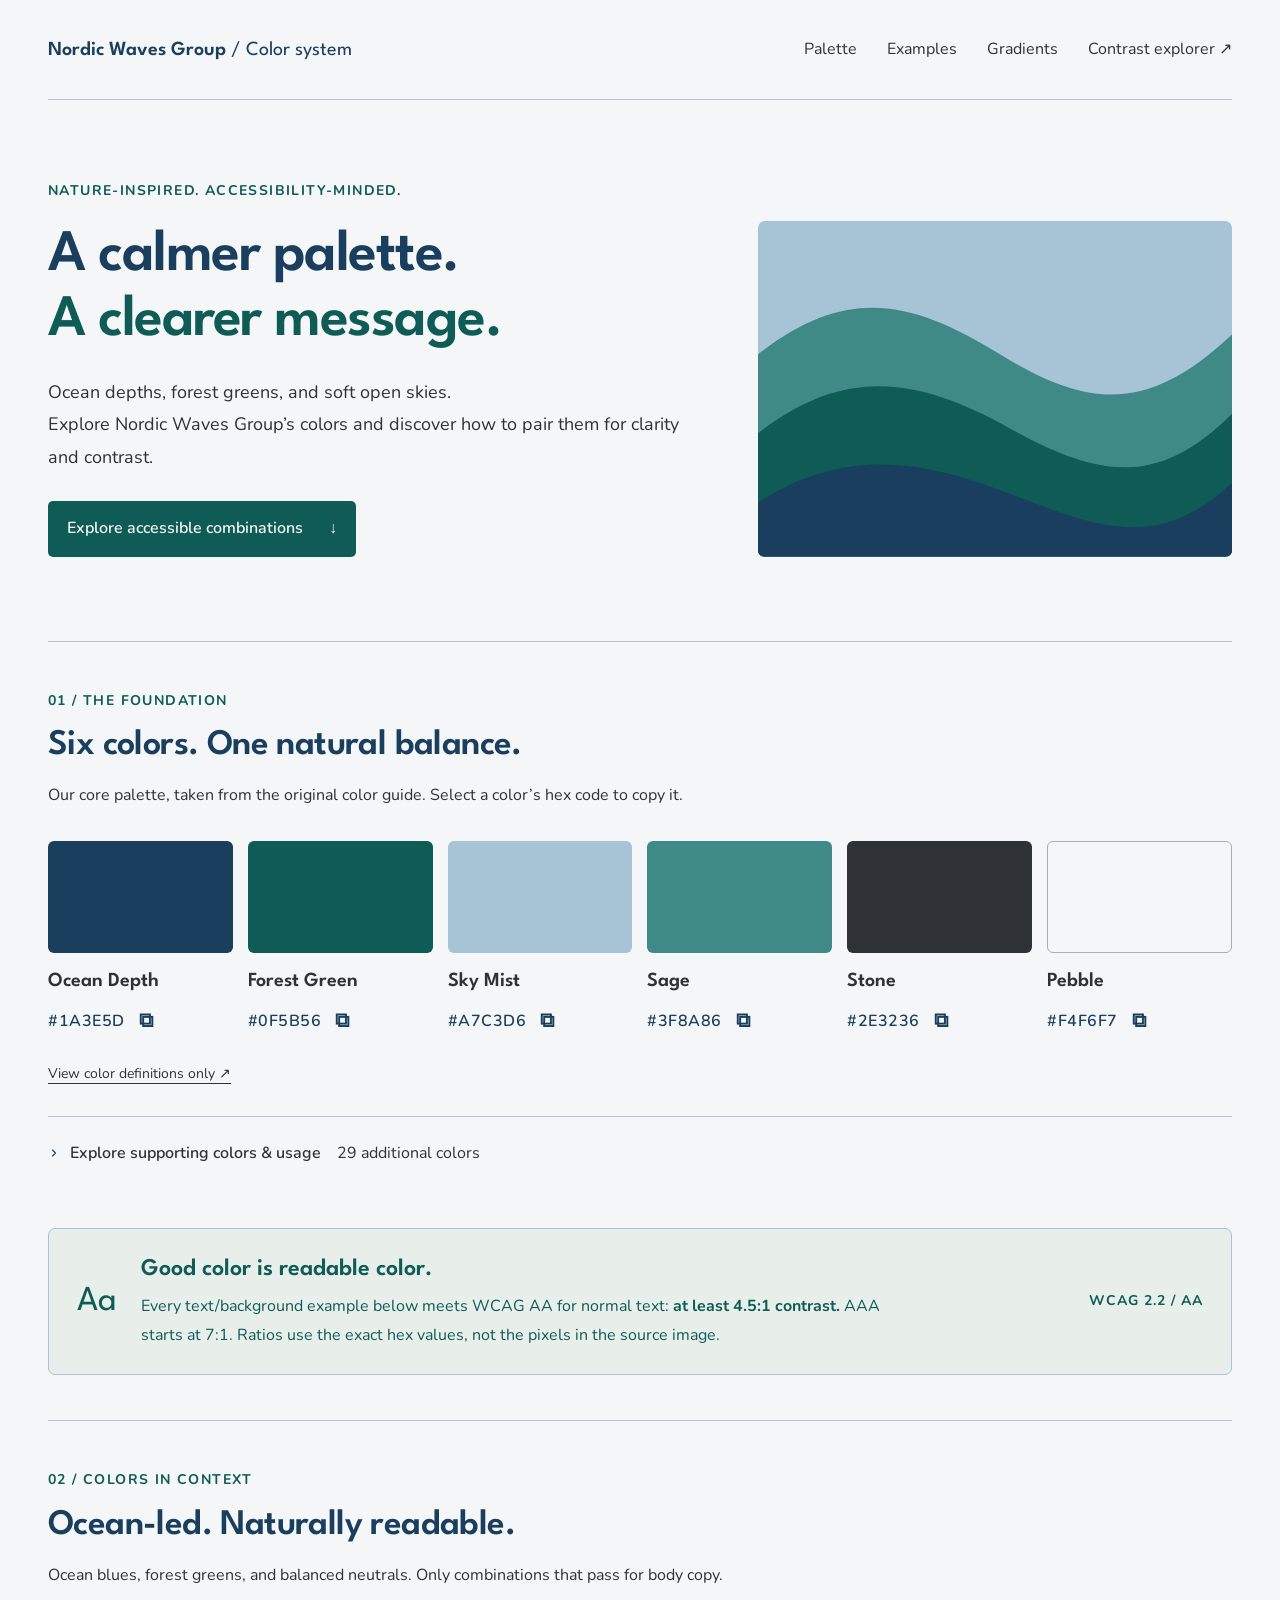
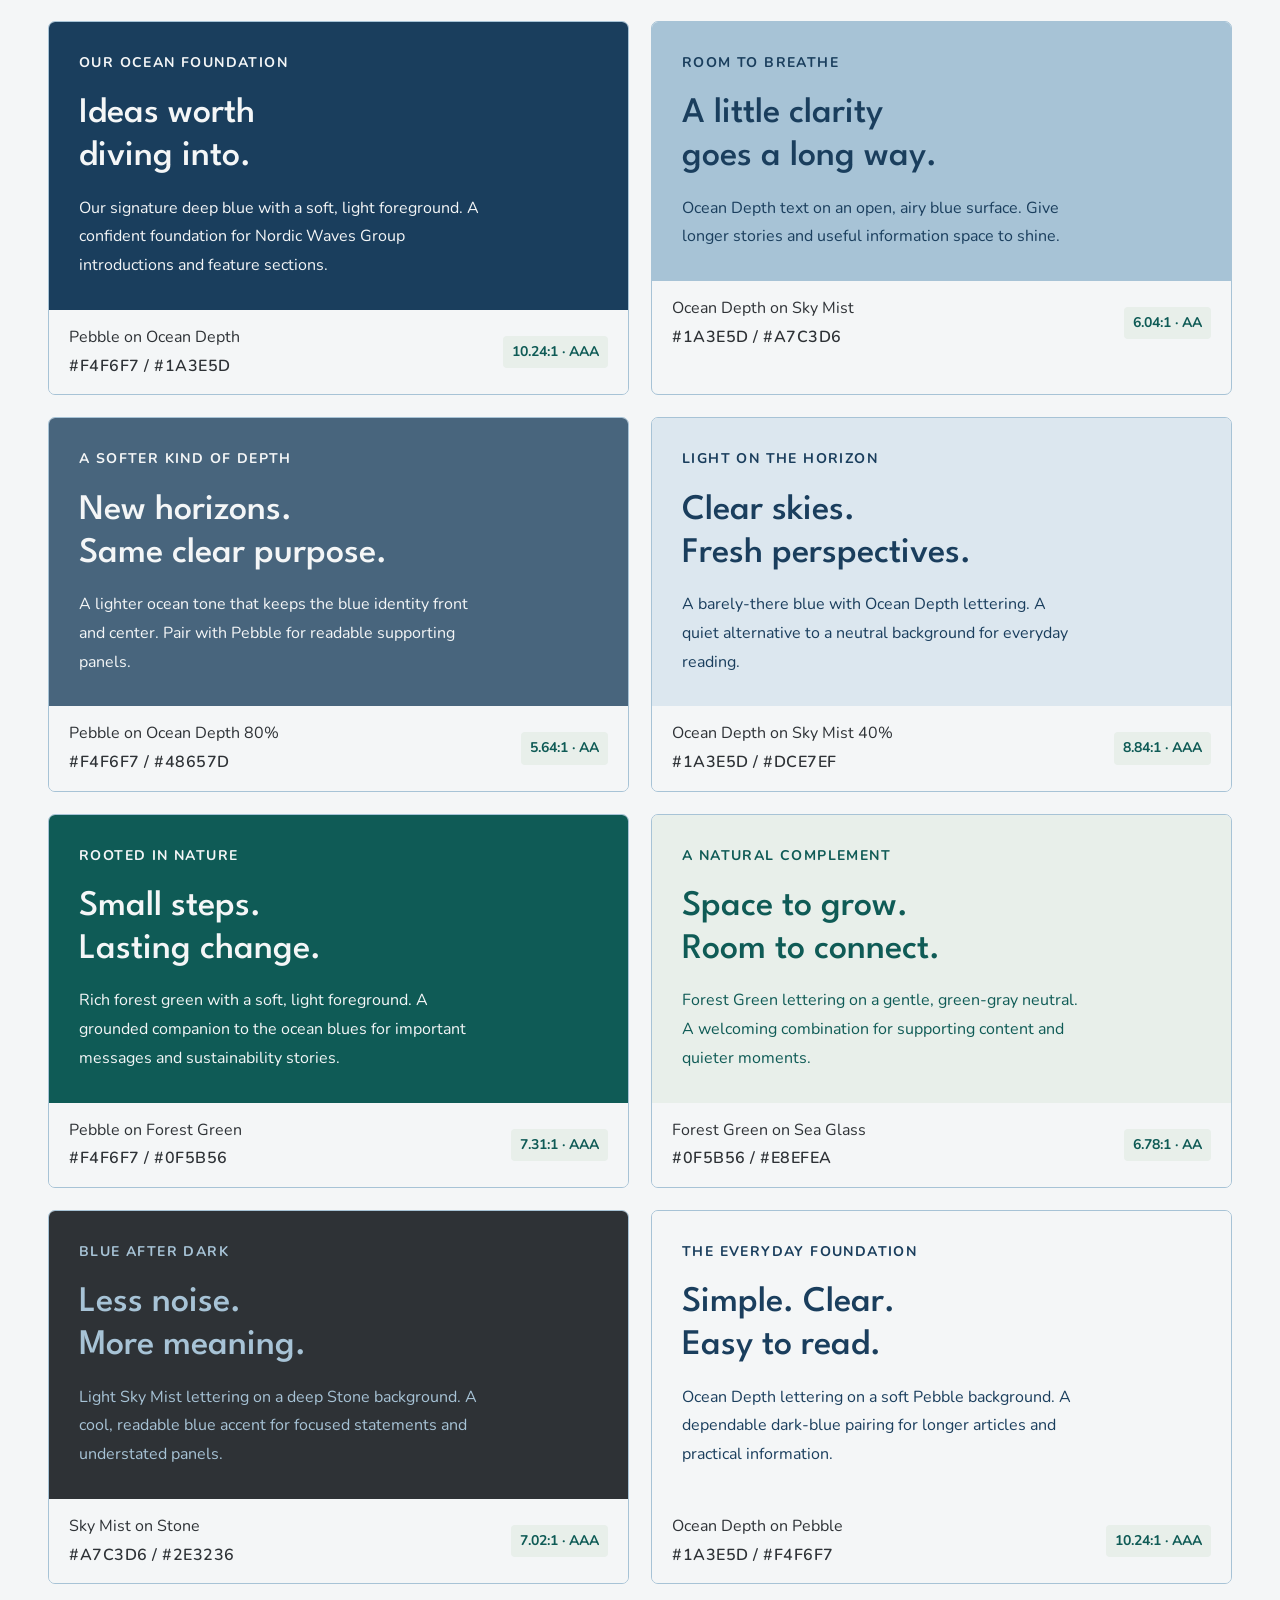
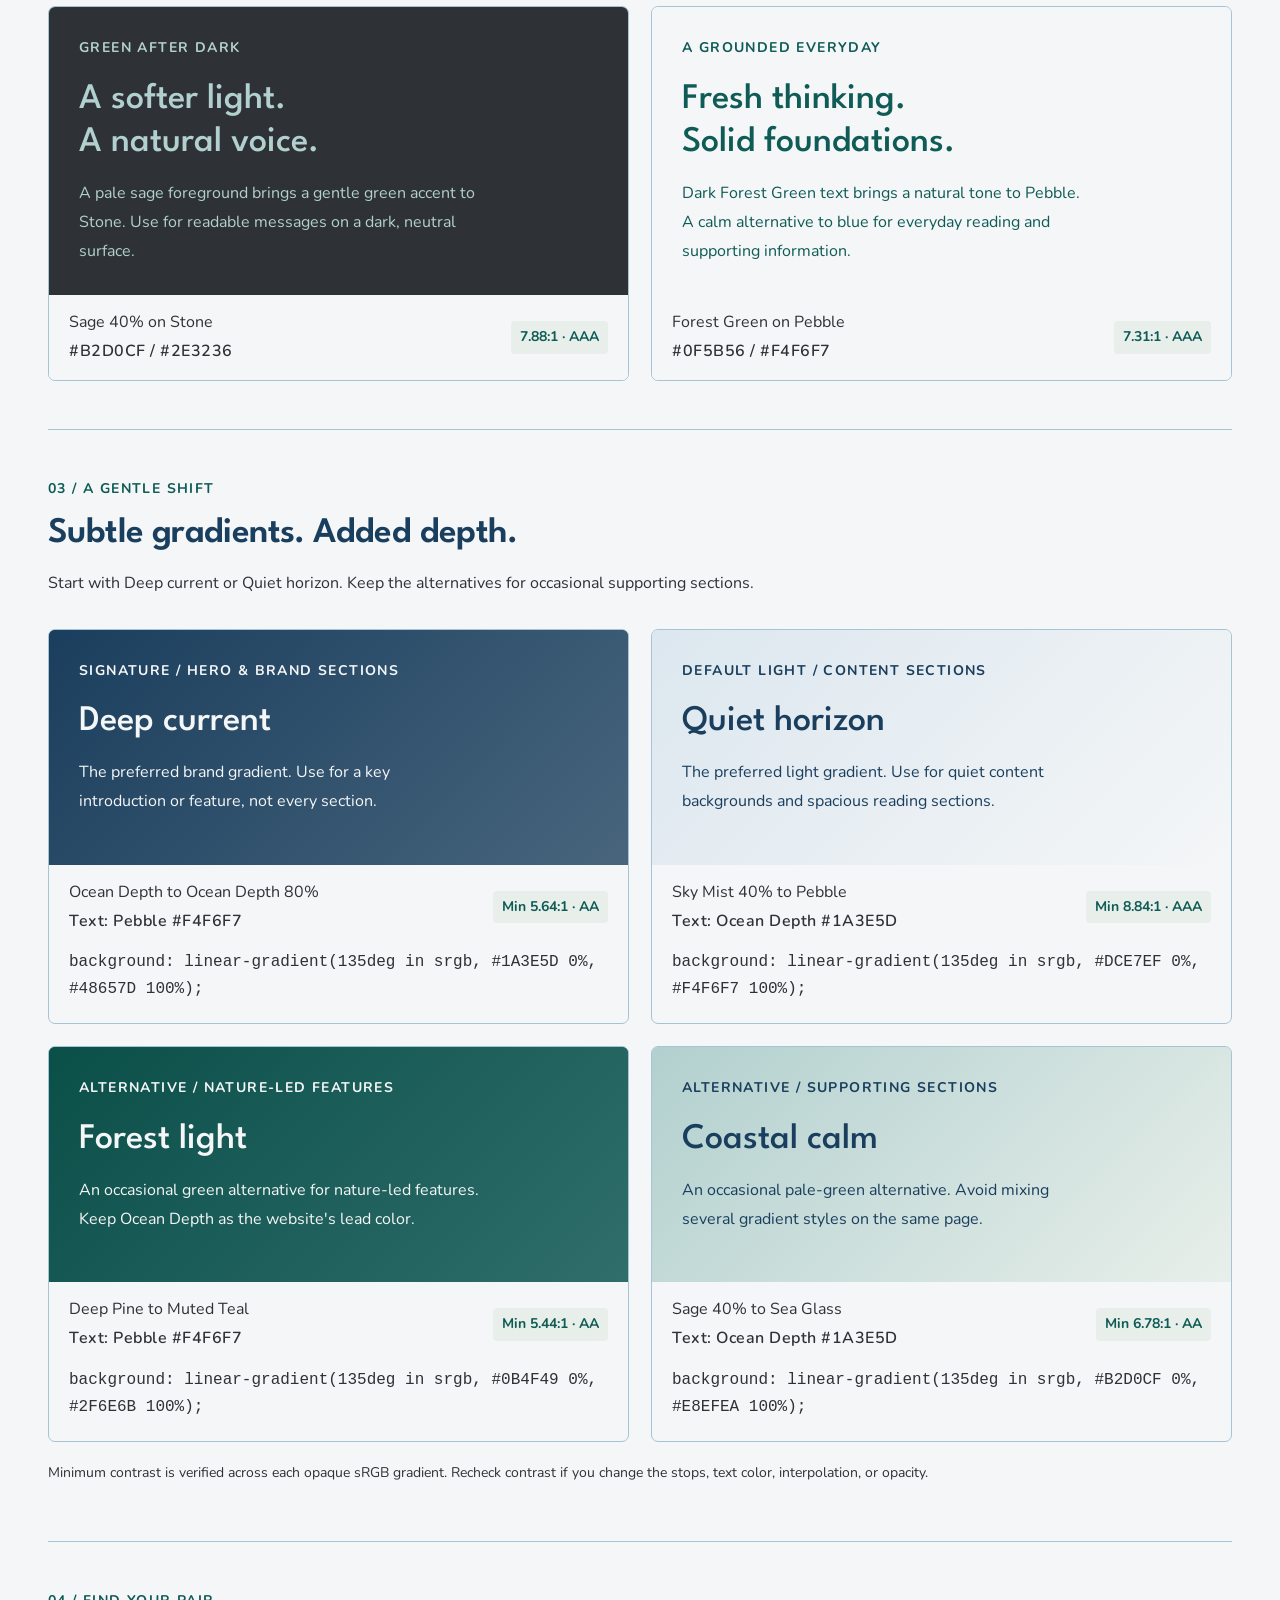
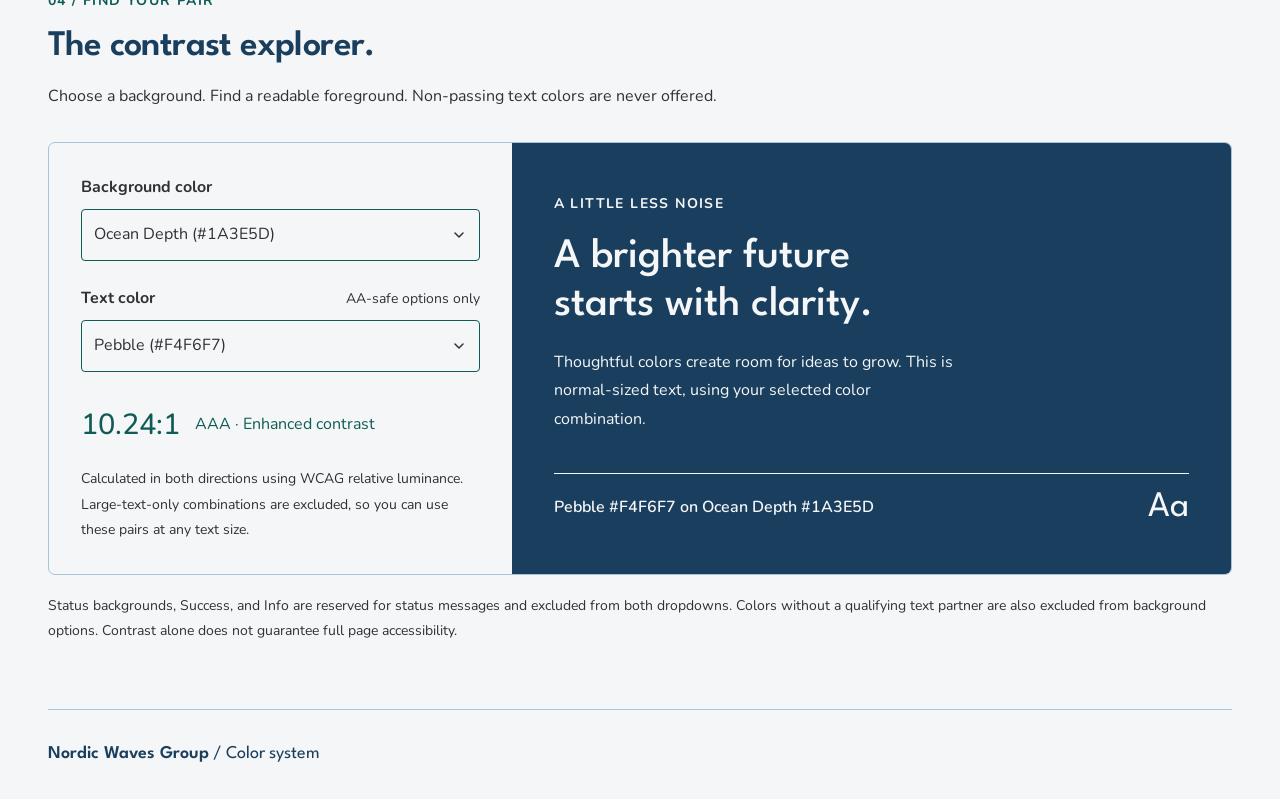
==== commit 79c5fb3c: "graphics adjustments" ====
--- a/index.html
+++ b/index.html
@@ -32,12 +32,10 @@
           <clipPath id="wave-frame"><rect width="480" height="340"/></clipPath>
         </defs>
         <g clip-path="url(#wave-frame)">
-          <path fill="#DCE7EF" d="M0 0h480v340H0z"/>
-          <path fill="#A7C3D6" d="M0 105C90 35 145 45 240 100S390 165 480 85V340H0Z"/>
-          <path fill="#A3B2BE" d="M0 160C90 90 160 110 250 165S400 215 480 140V340H0Z"/>
-          <path fill="#3F8A86" d="M0 215C90 145 170 165 260 215S410 265 480 195V340H0Z"/>
-          <path fill="#0F5B56" d="M0 260C95 195 165 210 255 255S405 305 480 245V340H0Z"/>
-          <path fill="#1A3E5D" d="M0 290C95 245 170 265 260 295S405 335 480 290V340H0Z"/>
+          <path fill="#A7C3D6" d="M0 0h480v340H0z"/>
+          <path fill="#3F8A86" d="M0 135C90 65 155 80 245 135S395 195 480 115V340H0Z"/>
+          <path fill="#0F5B56" d="M0 215C90 145 165 160 255 210S405 270 480 195V340H0Z"/>
+          <path fill="#1A3E5D" d="M0 285C95 225 175 245 265 280S410 330 480 265V340H0Z"/>
         </g>
       </svg>
     </section>
